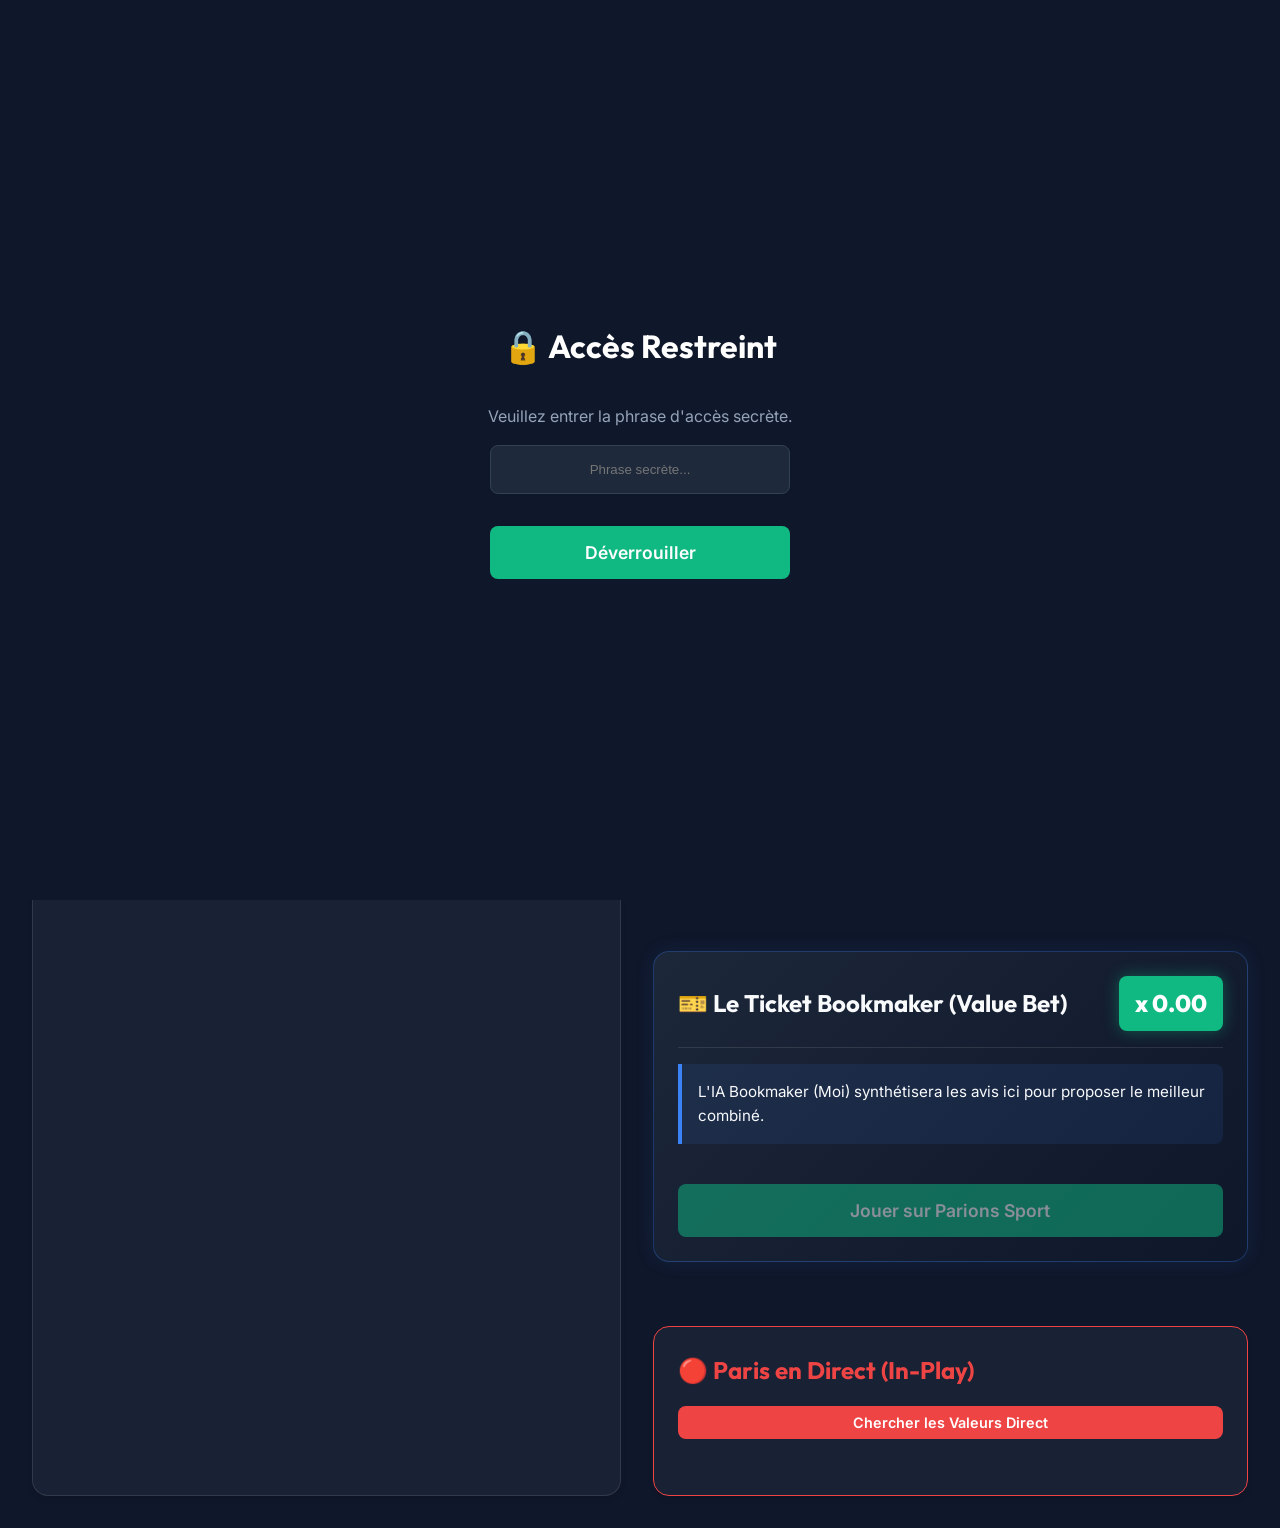
==== index.html @ 87f53f7b "Add files via upload" ====
<!DOCTYPE html>
<html lang="fr">

<head>
    <meta charset="UTF-8">
    <meta name="viewport" content="width=device-width, initial-scale=1.0, maximum-scale=1.0, user-scalable=no">
    <meta name="theme-color" content="#0f172a">
    <link rel="manifest" href="/static/manifest.json">
    <link rel="icon" href="/static/icon.png">
    <title>Bookmaker AI - Le Conseil</title>
    <link href="https://fonts.googleapis.com/css2?family=Inter:wght@400;600;800&family=Outfit:wght@500;700&display=swap"
        rel="stylesheet">
    <link rel="stylesheet" href="/static/style.css">
</head>

<body class="dark-theme">
    <!-- Security Overlay -->
    <div id="securityOverlay"
        style="position: fixed; inset: 0; background-color: #0f172a; z-index: 9999; display: flex; flex-direction: column; align-items: center; justify-content: center;">
        <h1 style="color: white; margin-bottom: 2rem;">🔒 Accès Restreint</h1>
        <p style="color: #94a3b8; margin-bottom: 1rem;">Veuillez entrer la phrase d'accès secrète.</p>
        <input type="password" id="passphraseInput" placeholder="Phrase secrète..."
            style="padding: 1rem; border-radius: 8px; border: 1px solid #334155; background: #1e293b; color: white; width: 300px; margin-bottom: 1rem; text-align: center;">
        <button id="unlockBtn" class="btn cta" style="width: 300px;">Déverrouiller</button>
        <p id="securityError" style="color: #ef4444; margin-top: 1rem; display: none;">Phrase incorrecte.</p>
    </div>

    <!-- Decorative Abstract Shapes handled globally by CSS now -->
    <div class="app-container">
        <!-- Header -->
        <header>
            <div class="logo">
                <img src="/static/icon.png" class="icon" alt="Logo"
                    style="width: 3rem; height: 3rem; border-radius: 12px; border: 1px solid rgba(255,255,255,0.1);">
                <h1>Bookmaker AI</h1>
            </div>
            <p class="subtitle">L'Intelligence Artificielle de Pronostics Sportifs Haute Précision</p>
        </header>

        <!-- Main Content -->
        <main>
            <!-- Control Panel -->
            <section class="controls glass-panel">
                <button id="fetchMatchesBtn" class="btn primary">🌍 1. Importer les Matchs Mondiaux</button>
                <button id="runCouncilBtn" class="btn magic" disabled>⚡ 2. Lancer l'Analyse Quantique IA</button>
            </section>

            <div class="dashboard-grid">

                <!-- Left Column: Matches list -->
                <section class="matches-section glass-panel">
                    <div
                        style="display: flex; justify-content: space-between; align-items: center; margin-bottom: 1rem; flex-wrap: wrap; gap: 1rem;">
                        <h2 style="margin: 0;">📅 Matchs du Jour</h2>
                        <div id="categoryFilters" class="filters-container"
                            style="display: flex; gap: 0.5rem; overflow-x: auto; padding-bottom: 0.5rem;">
                            <button class="filter-btn active" data-sport="all">Tous</button>
                            <button class="filter-btn" data-sport="football">Football</button>
                            <button class="filter-btn" data-sport="rugby">Rugby</button>
                            <button class="filter-btn" data-sport="basket">NBA</button>
                            <button class="filter-btn" data-sport="tennis">Tennis</button>
                            <button class="filter-btn" data-sport="other">Autres (Hockey, Cyclisme...)</button>
                        </div>
                    </div>

                    <div id="matchesList" class="matches-list">
                        <div class="empty-state">Cliquez sur "Récupérer les Matchs" pour commencer.</div>
                    </div>
                </section>

                <!-- Right Column: AI Debate & Ticket -->
                <div class="ai-column">
                    <!-- AI Debate -->
                    <section class="debate-section glass-panel">
                        <div
                            style="display: flex; justify-content: space-between; align-items: center; margin-bottom: 1.5rem;">
                            <h2>🧠 Le Conseil des Intelligences</h2>
                            <button id="togglePersonasBtn" class="filter-btn">👁️ Masquer l'analyse</button>
                        </div>
                        <div class="personas-container" id="personasGrid">

                            <!-- Statistician -->
                            <div class="persona-card" id="personaStat">
                                <div class="persona-header">
                                    <div class="persona-avatar">📊</div>
                                    <h3>Le Statisticien</h3>
                                </div>
                                <div class="persona-body" id="statResponse">
                                    En attente d'analyse...
                                </div>
                            </div>

                            <!-- Expert -->
                            <div class="persona-card" id="personaExpert">
                                <div class="persona-header">
                                    <div class="persona-avatar">🧠</div>
                                    <h3>L'Expert Terrain</h3>
                                </div>
                                <div class="persona-body" id="expertResponse">
                                    En attente d'analyse...
                                </div>
                            </div>

                            <!-- Pessimist -->
                            <div class="persona-card" id="personaPessimist" style="border-top: 2px solid #ef4444;">
                                <div class="persona-header">
                                    <div class="persona-avatar">👿</div>
                                    <h3>L'Avocat du Diable</h3>
                                </div>
                                <div class="persona-body" id="pessimistResponse">
                                    En attente d'analyse...
                                </div>
                            </div>

                            <!-- Trend -->
                            <div class="persona-card" id="personaTrend" style="border-top: 2px solid #a855f7;">
                                <div class="persona-header">
                                    <div class="persona-avatar">📈</div>
                                    <h3>Le Réseauteur</h3>
                                </div>
                                <div class="persona-body" id="trendResponse">
                                    En attente d'analyse...
                                </div>
                            </div>

                        </div>
                    </section>

                    <!-- NEW: Expandable Chat Dialogue -->
                    <section class="glass-panel" style="margin-bottom: 2rem; border-color: #8b5cf6;">
                        <details style="cursor: pointer;">
                            <summary
                                style="font-family: 'Outfit', sans-serif; font-size: 1.2rem; font-weight: bold; color: #a78bfa; padding: 0.5rem 0; outline: none;">
                                💬 Afficher le Dialogue complet des Experts
                            </summary>
                            <div id="chatDialogue"
                                style="display: flex; flex-direction: column; gap: 1rem; margin-top: 1rem;">
                                <!-- Chat bubbles will be injected here -->
                                <div style="color: #94a3b8; font-style: italic; font-size: 0.9rem;">En attente de
                                    l'analyse...</div>
                            </div>
                        </details>
                    </section>

                    <!-- Final Ticket -->
                    <section class="ticket-section glass-panel highlight-panel">
                        <div class="ticket-header">
                            <h2>🎫 Le Ticket Bookmaker (Value Bet)</h2>
                            <div class="total-odds" id="totalOddsValue">x 0.00</div>
                        </div>

                        <div class="bookie-explanation" id="bookieDebate">
                            L'IA Bookmaker (Moi) synthétisera les avis ici pour proposer le meilleur combiné.
                        </div>

                        <div id="finalTicketList" class="ticket-list">
                            <!-- Ticket items will be injected here -->
                        </div>

                        <button id="placeBetBtn" class="btn cta full-width" disabled>Jouer sur Parions Sport</button>
                    </section>

                    <!-- NEW: Live Betting Section -->
                    <section class="live-section glass-panel" style="margin-top: 2rem; border-color: #ef4444;">
                        <h2 style="color: #ef4444;">🔴 Paris en Direct (In-Play)</h2>
                        <button id="liveMatchBtn" class="btn cta full-width"
                            style="background-color: #ef4444; font-size: 0.9rem; padding: 0.5rem; margin-bottom: 1rem;">
                            Chercher les Valeurs Direct
                        </button>

                        <div id="liveMatchesList" class="matches-list" style="margin-top: 1rem;">
                        </div>

                        <div id="liveAdvice" class="bookie-explanation"
                            style="display: none; border-color: #ef4444; background: rgba(239, 68, 68, 0.1);">
                        </div>
                    </section>
                </div>
            </div>
        </main>
    </div>

    <script src="/static/app.js"></script>
    <script>
        if ('serviceWorker' in navigator) {
            window.addEventListener('load', () => {
                navigator.serviceWorker.register('/static/sw.js').then(reg => {
                    console.log('SW registered!', reg);
                }).catch(err => console.log('SW reg failed', err));
            });
        }
    </script>
</body>

</html>
---- static/style.css ----
:root {
    --bg-dark: #0f172a;
    --panel-bg: rgba(30, 41, 59, 0.7);
    --panel-border: rgba(255, 255, 255, 0.1);
    --text-primary: #f8fafc;
    --text-secondary: #94a3b8;
    --accent: #3b82f6;
    --accent-hover: #2563eb;
    --success: #10b981;
    --warning: #f59e0b;
    --stat-color: #8b5cf6;
    --expert-color: #ec4899;
}

* {
    box-sizing: border-box;
    margin: 0;
    padding: 0;
}

body {
    font-family: 'Inter', sans-serif;
    background-color: var(--bg-dark);
    color: var(--text-primary);
    line-height: 1.6;
    background-image:
        radial-gradient(circle at 15% 50%, rgba(59, 130, 246, 0.15) 0%, transparent 50%),
        radial-gradient(circle at 85% 30%, rgba(139, 92, 246, 0.15) 0%, transparent 50%);
    background-attachment: fixed;
    min-height: 100vh;
}

h1,
h2,
h3 {
    font-family: 'Outfit', sans-serif;
}

.app-container {
    max-width: 1400px;
    margin: 0 auto;
    padding: 2rem;
}

header {
    text-align: center;
    margin-bottom: 2rem;
}

.logo {
    display: flex;
    align-items: center;
    justify-content: center;
    gap: 1rem;
    margin-bottom: 0.5rem;
}

.icon {
    font-size: 2.5rem;
}

.subtitle {
    color: var(--text-secondary);
    font-size: 1.1rem;
}

/* Glassmorphism Panels */
.glass-panel {
    background: var(--panel-bg);
    backdrop-filter: blur(12px);
    -webkit-backdrop-filter: blur(12px);
    border: 1px solid var(--panel-border);
    border-radius: 16px;
    padding: 1.5rem;
    box-shadow: 0 4px 6px -1px rgba(0, 0, 0, 0.1), 0 2px 4px -1px rgba(0, 0, 0, 0.06);
}

.highlight-panel {
    background: linear-gradient(135deg, rgba(30, 41, 59, 0.9) 0%, rgba(15, 23, 42, 0.9) 100%);
    border: 1px solid rgba(59, 130, 246, 0.3);
    box-shadow: 0 0 20px rgba(59, 130, 246, 0.1);
}

/* Layout */
.dashboard-grid {
    display: grid;
    grid-template-columns: 1fr 2fr;
    gap: 2rem;
    margin-top: 1.5rem;
}

.ai-column {
    display: flex;
    flex-direction: column;
    gap: 2rem;
}

/* Buttons */
.controls {
    display: flex;
    gap: 1rem;
    justify-content: center;
}

.btn {
    padding: 0.75rem 1.5rem;
    border-radius: 8px;
    border: none;
    font-weight: 600;
    font-family: 'Inter', sans-serif;
    cursor: pointer;
    transition: all 0.2s ease;
    font-size: 1rem;
}

.btn:disabled {
    opacity: 0.5;
    cursor: not-allowed;
}

.btn.primary {
    background-color: var(--accent);
    color: white;
}

.btn.primary:not(:disabled):hover {
    background-color: var(--accent-hover);
    transform: translateY(-2px);
}

.btn.magic {
    background: linear-gradient(135deg, #8b5cf6 0%, #ec4899 100%);
    color: white;
}

.btn.magic:not(:disabled):hover {
    box-shadow: 0 0 15px rgba(236, 72, 153, 0.4);
    transform: translateY(-2px);
}

.btn.full-width {
    width: 100%;
}

.btn.cta {
    background-color: #10b981;
    color: white;
    font-size: 1.1rem;
    padding: 1rem;
    margin-top: 1rem;
}

.btn.cta:not(:disabled):hover {
    background-color: #059669;
}

/* Category Filters */
.filters-container {
    scrollbar-width: none;
    /* Firefox */
}

.filters-container::-webkit-scrollbar {
    display: none;
    /* Chrome/Safari */
}

.filter-btn {
    background: rgba(255, 255, 255, 0.05);
    border: 1px solid rgba(255, 255, 255, 0.1);
    color: var(--text-secondary);
    padding: 0.4rem 0.8rem;
    border-radius: 20px;
    font-size: 0.8rem;
    cursor: pointer;
    transition: all 0.2s ease;
    white-space: nowrap;
}

.filter-btn:hover {
    background: rgba(255, 255, 255, 0.1);
    color: var(--text-primary);
}

.filter-btn.active {
    background: var(--accent);
    color: white;
    border-color: var(--accent);
}

/* Matches List */
.matches-list {
    display: flex;
    flex-direction: column;
    gap: 1rem;
    margin-top: 1rem;
    max-height: 600px;
    overflow-y: auto;
}

.match-item {
    background: rgba(15, 23, 42, 0.5);
    border: 1px solid var(--panel-border);
    border-radius: 8px;
    padding: 1rem;
    transition: transform 0.2s;
}

.match-item:hover {
    transform: translateX(5px);
    border-color: rgba(255, 255, 255, 0.2);
}

.match-header {
    display: flex;
    justify-content: space-between;
    margin-bottom: 0.5rem;
    font-size: 0.85rem;
    color: var(--text-secondary);
}

.match-teams {
    font-weight: 600;
    color: var(--text-primary);
    margin-bottom: 0.5rem;
}

.odds-container {
    display: flex;
    flex-wrap: wrap;
    gap: 0.5rem;
}

.odd-badge {
    background: rgba(59, 130, 246, 0.1);
    color: #60a5fa;
    padding: 0.25rem 0.5rem;
    border-radius: 4px;
    font-size: 0.85rem;
    font-family: monospace;
    flex: 1;
    min-width: 60px;
    text-align: center;
}

.odd-badge.special {
    background: rgba(236, 72, 153, 0.1);
    color: #ec4899;
    flex: 100%;
}

.sport-badge {
    background: rgba(255, 255, 255, 0.1);
    padding: 0.1rem 0.4rem;
    border-radius: 4px;
    font-size: 0.75rem;
    color: var(--text-secondary);
}

/* AI Personas */
.personas-container {
    display: grid;
    grid-template-columns: 1fr 1fr;
    gap: 1.5rem;
    margin-top: 1rem;
}

.persona-card {
    background: rgba(15, 23, 42, 0.5);
    border: 1px solid var(--panel-border);
    border-radius: 12px;
    padding: 1.5rem;
    position: relative;
    overflow: hidden;
}

.persona-card::before {
    content: '';
    position: absolute;
    top: 0;
    left: 0;
    width: 100%;
    height: 4px;
}

#personaStat::before {
    background: var(--stat-color);
}

#personaExpert::before {
    background: var(--expert-color);
}

.persona-header {
    display: flex;
    align-items: center;
    gap: 1rem;
    margin-bottom: 1rem;
}

.avatar {
    font-size: 2rem;
    width: 50px;
    height: 50px;
    display: flex;
    align-items: center;
    justify-content: center;
    background: rgba(255, 255, 255, 0.05);
    border-radius: 50%;
}

.persona-info h3 {
    font-size: 1.1rem;
    margin-bottom: 0.2rem;
}

.persona-info span {
    font-size: 0.8rem;
    color: var(--text-secondary);
}

.persona-body {
    font-size: 0.95rem;
    color: #cbd5e1;
    font-style: italic;
    min-height: 80px;
}

/* Ticket */
.ticket-header {
    display: flex;
    justify-content: space-between;
    align-items: center;
    margin-bottom: 1rem;
    padding-bottom: 1rem;
    border-bottom: 1px solid rgba(255, 255, 255, 0.1);
}

.total-odds {
    background: var(--success);
    color: white;
    padding: 0.5rem 1rem;
    border-radius: 8px;
    font-size: 1.5rem;
    font-weight: 800;
    font-family: 'Outfit', sans-serif;
    box-shadow: 0 0 15px rgba(16, 185, 129, 0.4);
}

.bookie-explanation {
    background: rgba(59, 130, 246, 0.1);
    border-left: 4px solid var(--accent);
    padding: 1rem;
    margin-bottom: 1.5rem;
    border-radius: 0 8px 8px 0;
    font-size: 0.95rem;
}

.ticket-item {
    display: flex;
    justify-content: space-between;
    align-items: center;
    padding: 1rem;
    background: rgba(15, 23, 42, 0.6);
    border: 1px solid rgba(255, 255, 255, 0.05);
    margin-bottom: 0.5rem;
    border-radius: 8px;
}

.ticket-match {
    flex: 1;
}

.ticket-match-name {
    font-weight: 600;
    margin-bottom: 0.25rem;
}

.ticket-prediction {
    color: var(--accent);
    font-size: 0.9rem;
    font-weight: 600;
}

.ticket-odd {
    font-family: monospace;
    font-size: 1.2rem;
    font-weight: 700;
    color: white;
    background: rgba(255, 255, 255, 0.1);
    padding: 0.5rem 1rem;
    border-radius: 6px;
    margin-left: 1rem;
}

.shimmer {
    animation: placeholderShimmer 2s linear infinite;
    background: #1e293b;
    background-image: linear-gradient(to right, #1e293b 0%, #334155 20%, #1e293b 40%, #1e293b 100%);
    background-repeat: no-repeat;
    background-size: 1000px 100%;
}

@keyframes placeholderShimmer {
    0% {
        background-position: -468px 0;
    }

    100% {
        background-position: 468px 0;
    }
}

@media (max-width: 1024px) {
    .dashboard-grid {
        grid-template-columns: 1fr;
    }

    .personas-container {
        grid-template-columns: 1fr;
    }

    .persona-body {
        font-size: 1rem;
        color: white;
        /* More readable on mobile */
    }
}
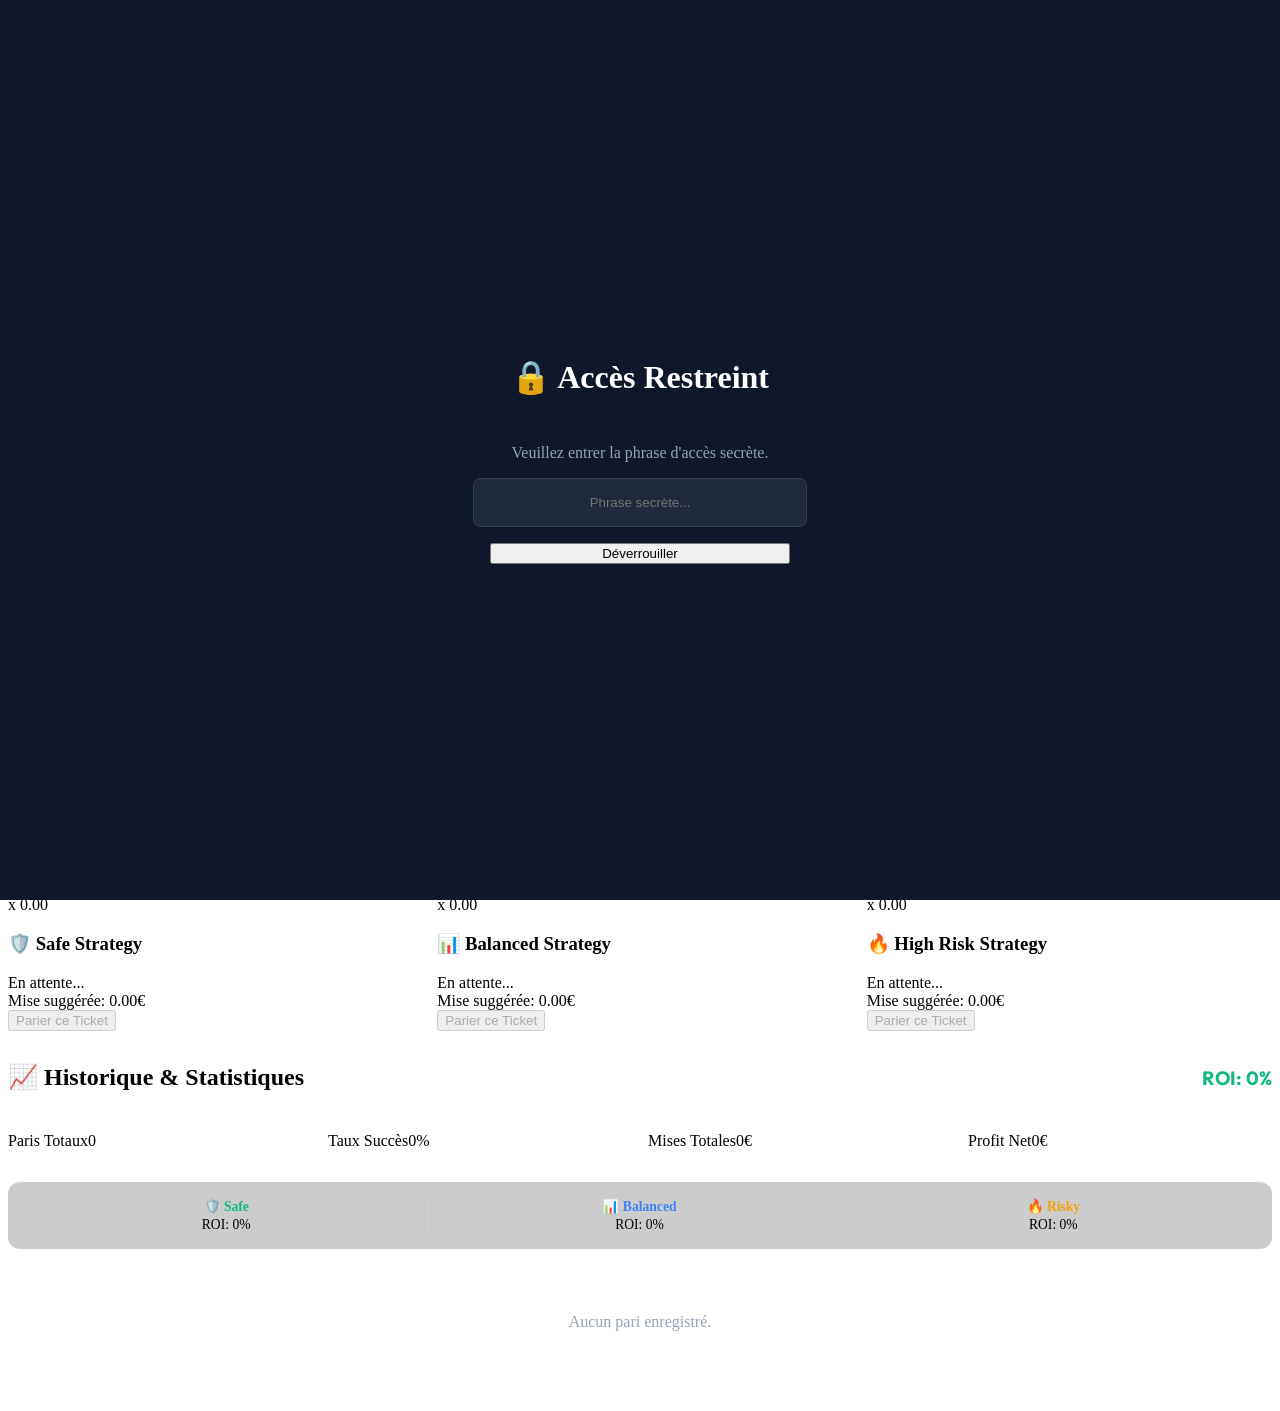
==== commit 18744db0: "Add files via upload" ====
--- a/index.html
+++ b/index.html
@@ -10,7 +10,7 @@
     <title>Bookmaker AI - Le Conseil</title>
     <link href="https://fonts.googleapis.com/css2?family=Inter:wght@400;600;800&family=Outfit:wght@500;700&display=swap"
         rel="stylesheet">
-    <link rel="stylesheet" href="/static/style.css">
+    <link rel="stylesheet" href="/static/style.css?v=3.7">
 </head>
 
 <body class="dark-theme">
@@ -25,162 +25,237 @@
         <p id="securityError" style="color: #ef4444; margin-top: 1rem; display: none;">Phrase incorrecte.</p>
     </div>
 
-    <!-- Decorative Abstract Shapes handled globally by CSS now -->
     <div class="app-container">
         <!-- Header -->
         <header>
             <div class="logo">
                 <img src="/static/icon.png" class="icon" alt="Logo"
                     style="width: 3rem; height: 3rem; border-radius: 12px; border: 1px solid rgba(255,255,255,0.1);">
-                <h1>Bookmaker AI</h1>
+                <h1>Bookmaker AI <span style="font-size: 0.6rem; opacity: 0.4;">v5.8.5</span></h1>
             </div>
             <p class="subtitle">L'Intelligence Artificielle de Pronostics Sportifs Haute Précision</p>
         </header>
 
         <!-- Main Content -->
-        <main>
-            <!-- Control Panel -->
-            <section class="controls glass-panel">
-                <button id="fetchMatchesBtn" class="btn primary">🌍 1. Importer les Matchs Mondiaux</button>
-                <button id="runCouncilBtn" class="btn magic" disabled>⚡ 2. Lancer l'Analyse Quantique IA</button>
+        <!-- Control Panel -->
+        <section class="controls glass-panel">
+            <button id="fetchMatchesBtn" class="btn magic">🌍 1. Importer les Matchs Mondiaux</button>
+            <button id="runCouncilBtn" class="btn magic" disabled>⚡ 2. Lancer l'Analyse Quantique IA</button>
+        </section>
+
+        <!-- Daily Briefing Section -->
+        <section id="dailyBriefSection" class="glass-panel"
+            style="margin-bottom: 2rem; border-left: 4px solid #3b82f6;">
+            <div style="display: flex; align-items: center; gap: 0.75rem; margin-bottom: 1rem;">
+                <span style="font-size: 1.5rem;">📒</span>
+                <h2 style="margin: 0;">Journal de Bord : Briefing du Jour</h2>
+            </div>
+            <div id="dailyBriefContent" class="empty-state"
+                style="text-align: left; padding: 0.5rem; font-style: italic;">
+                Génération du briefing matinal...
+            </div>
+        </section>
+
+        <div class="dashboard-grid">
+
+            <!-- Left Column: Matches list -->
+            <section class="matches-section glass-panel">
+                <div
+                    style="display: flex; justify-content: space-between; align-items: center; margin-bottom: 1rem; flex-wrap: wrap; gap: 1rem;">
+                    <h2 style="margin: 0;">📅 Matchs du Jour</h2>
+                    <div id="categoryFilters" class="filters-container"
+                        style="display: flex; gap: 0.5rem; overflow-x: auto; padding-bottom: 0.5rem;">
+                        <button class="filter-btn active" data-sport="all">Tous</button>
+                        <button class="filter-btn" data-sport="football">Football</button>
+                        <button class="filter-btn" data-sport="rugby">Rugby</button>
+                        <button class="filter-btn" data-sport="basket">NBA</button>
+                        <button class="filter-btn" data-sport="tennis">Tennis</button>
+                        <button class="filter-btn" data-sport="hockey">Hockey</button>
+                        <button class="filter-btn" data-sport="f1">Meca/Ski</button>
+                        <button class="filter-btn" data-sport="other">Autres</button>
+                    </div>
+
+                    <!-- Bankroll Dashboard -->
+                    <div class="bankroll-dashboard glass-panel"
+                        style="margin-top: 1rem; display: flex; gap: 1.5rem; justify-content: space-around; padding: 1rem;">
+                        <div class="bankroll-stat">
+                            <span class="stat-label" style="color: #94a3b8; font-size: 0.8rem; display: block;">💰
+                                Solde Actuel</span>
+                            <span id="bankroll-value" class="stat-value"
+                                style="font-size: 1.2rem; font-weight: bold; color: #10b981;">-- €</span>
+                        </div>
+                        <div class="bankroll-stat">
+                            <span class="stat-label" style="color: #94a3b8; font-size: 0.8rem; display: block;">📈
+                                Profit/ROI</span>
+                            <span id="roi-value" class="stat-value"
+                                style="font-size: 1.2rem; font-weight: bold; color: #f59e0b;">-- %</span>
+                        </div>
+                        <button id="config-bankroll-btn" class="filter-btn" style="padding: 0.5rem;">⚙️</button>
+                    </div>
+                </div>
+
+                <div id="matchesList" class="matches-list">
+                    <div class="empty-state">Cliquez sur "Récupérer les Matchs" pour commencer.</div>
+                </div>
             </section>
 
-            <div class="dashboard-grid">
-
-                <!-- Left Column: Matches list -->
-                <section class="matches-section glass-panel">
+            <!-- Right Column: AI Debate & Ticket -->
+            <div class="ai-column">
+                <!-- AI Debate -->
+                <section class="debate-section glass-panel">
                     <div
-                        style="display: flex; justify-content: space-between; align-items: center; margin-bottom: 1rem; flex-wrap: wrap; gap: 1rem;">
-                        <h2 style="margin: 0;">📅 Matchs du Jour</h2>
-                        <div id="categoryFilters" class="filters-container"
-                            style="display: flex; gap: 0.5rem; overflow-x: auto; padding-bottom: 0.5rem;">
-                            <button class="filter-btn active" data-sport="all">Tous</button>
-                            <button class="filter-btn" data-sport="football">Football</button>
-                            <button class="filter-btn" data-sport="rugby">Rugby</button>
-                            <button class="filter-btn" data-sport="basket">NBA</button>
-                            <button class="filter-btn" data-sport="tennis">Tennis</button>
-                            <button class="filter-btn" data-sport="other">Autres (Hockey, Cyclisme...)</button>
-                        </div>
-                    </div>
-
-                    <div id="matchesList" class="matches-list">
-                        <div class="empty-state">Cliquez sur "Récupérer les Matchs" pour commencer.</div>
+                        style="display: flex; justify-content: space-between; align-items: center; margin-bottom: 1.5rem;">
+                        <h2>🧠 Le Conseil des Intelligences</h2>
+                        <button id="togglePersonasBtn" class="filter-btn">👁️ Masquer l'analyse</button>
+                    </div>
+                    <div class="personas-container" id="personasGrid">
+
+                        <!-- Statistician -->
+                        <div class="persona-card" id="personaStat">
+                            <div class="persona-header">
+                                <div class="persona-avatar">📊</div>
+                                <h3>Le Statisticien</h3>
+                            </div>
+                            <div class="persona-body" id="statResponse">
+                                En attente d'analyse...
+                            </div>
+                        </div>
+
+                        <!-- Expert -->
+                        <div class="persona-card" id="personaExpert">
+                            <div class="persona-header">
+                                <div class="persona-avatar">🧠</div>
+                                <h3>L'Expert Terrain</h3>
+                            </div>
+                            <div class="persona-body" id="expertResponse">
+                                En attente d'analyse...
+                            </div>
+                        </div>
+
+                        <!-- Pessimist -->
+                        <div class="persona-card" id="personaPessimist" style="border-top: 2px solid #ef4444;">
+                            <div class="persona-header">
+                                <div class="persona-avatar">👿</div>
+                                <h3>L'Avocat du Diable</h3>
+                            </div>
+                            <div class="persona-body" id="pessimistResponse">
+                                En attente d'analyse...
+                            </div>
+                        </div>
+
+                        <!-- Trend -->
+                        <div class="persona-card" id="personaTrend" style="border-top: 2px solid #a855f7;">
+                            <div class="persona-header">
+                                <div class="persona-avatar">📈</div>
+                                <h3>Le Réseauteur</h3>
+                            </div>
+                            <div class="persona-body" id="trendResponse">
+                                En attente d'analyse...
+                            </div>
+                        </div>
+
                     </div>
                 </section>
 
-                <!-- Right Column: AI Debate & Ticket -->
-                <div class="ai-column">
-                    <!-- AI Debate -->
-                    <section class="debate-section glass-panel">
-                        <div
-                            style="display: flex; justify-content: space-between; align-items: center; margin-bottom: 1.5rem;">
-                            <h2>🧠 Le Conseil des Intelligences</h2>
-                            <button id="togglePersonasBtn" class="filter-btn">👁️ Masquer l'analyse</button>
-                        </div>
-                        <div class="personas-container" id="personasGrid">
-
-                            <!-- Statistician -->
-                            <div class="persona-card" id="personaStat">
-                                <div class="persona-header">
-                                    <div class="persona-avatar">📊</div>
-                                    <h3>Le Statisticien</h3>
-                                </div>
-                                <div class="persona-body" id="statResponse">
-                                    En attente d'analyse...
-                                </div>
-                            </div>
-
-                            <!-- Expert -->
-                            <div class="persona-card" id="personaExpert">
-                                <div class="persona-header">
-                                    <div class="persona-avatar">🧠</div>
-                                    <h3>L'Expert Terrain</h3>
-                                </div>
-                                <div class="persona-body" id="expertResponse">
-                                    En attente d'analyse...
-                                </div>
-                            </div>
-
-                            <!-- Pessimist -->
-                            <div class="persona-card" id="personaPessimist" style="border-top: 2px solid #ef4444;">
-                                <div class="persona-header">
-                                    <div class="persona-avatar">👿</div>
-                                    <h3>L'Avocat du Diable</h3>
-                                </div>
-                                <div class="persona-body" id="pessimistResponse">
-                                    En attente d'analyse...
-                                </div>
-                            </div>
-
-                            <!-- Trend -->
-                            <div class="persona-card" id="personaTrend" style="border-top: 2px solid #a855f7;">
-                                <div class="persona-header">
-                                    <div class="persona-avatar">📈</div>
-                                    <h3>Le Réseauteur</h3>
-                                </div>
-                                <div class="persona-body" id="trendResponse">
-                                    En attente d'analyse...
-                                </div>
-                            </div>
-
-                        </div>
-                    </section>
-
-                    <!-- NEW: Expandable Chat Dialogue -->
-                    <section class="glass-panel" style="margin-bottom: 2rem; border-color: #8b5cf6;">
-                        <details style="cursor: pointer;">
-                            <summary
-                                style="font-family: 'Outfit', sans-serif; font-size: 1.2rem; font-weight: bold; color: #a78bfa; padding: 0.5rem 0; outline: none;">
-                                💬 Afficher le Dialogue complet des Experts
-                            </summary>
-                            <div id="chatDialogue"
-                                style="display: flex; flex-direction: column; gap: 1rem; margin-top: 1rem;">
-                                <!-- Chat bubbles will be injected here -->
-                                <div style="color: #94a3b8; font-style: italic; font-size: 0.9rem;">En attente de
-                                    l'analyse...</div>
-                            </div>
-                        </details>
-                    </section>
-
-                    <!-- Final Ticket -->
-                    <section class="ticket-section glass-panel highlight-panel">
-                        <div class="ticket-header">
-                            <h2>🎫 Le Ticket Bookmaker (Value Bet)</h2>
-                            <div class="total-odds" id="totalOddsValue">x 0.00</div>
-                        </div>
-
-                        <div class="bookie-explanation" id="bookieDebate">
-                            L'IA Bookmaker (Moi) synthétisera les avis ici pour proposer le meilleur combiné.
-                        </div>
-
-                        <div id="finalTicketList" class="ticket-list">
-                            <!-- Ticket items will be injected here -->
-                        </div>
-
-                        <button id="placeBetBtn" class="btn cta full-width" disabled>Jouer sur Parions Sport</button>
-                    </section>
-
-                    <!-- NEW: Live Betting Section -->
-                    <section class="live-section glass-panel" style="margin-top: 2rem; border-color: #ef4444;">
-                        <h2 style="color: #ef4444;">🔴 Paris en Direct (In-Play)</h2>
-                        <button id="liveMatchBtn" class="btn cta full-width"
-                            style="background-color: #ef4444; font-size: 0.9rem; padding: 0.5rem; margin-bottom: 1rem;">
-                            Chercher les Valeurs Direct
-                        </button>
-
-                        <div id="liveMatchesList" class="matches-list" style="margin-top: 1rem;">
-                        </div>
-
-                        <div id="liveAdvice" class="bookie-explanation"
-                            style="display: none; border-color: #ef4444; background: rgba(239, 68, 68, 0.1);">
-                        </div>
-                    </section>
+
+                <!-- Triple Ticket Strategy -->
+                <section class="tickets-container" style="display: grid; grid-template-columns: repeat(auto-fit, minmax(300px, 1fr)); gap: 1.5rem; margin-bottom: 2rem;">
+                    
+                    <!-- SAFE TICKET -->
+                    <div class="glass-panel ticket-card" id="card-safe" style="border-top: 4px solid #10b981;">
+                        <div class="ticket-type-header">
+                            <span class="badge" style="background: #10b981;">CONSEIL SÛR</span>
+                            <div class="odds-val" id="safe-odds">x 0.00</div>
+                        </div>
+                        <h3>🛡️ Safe Strategy</h3>
+                        <div id="safe-list" class="mini-ticket-list">En attente...</div>
+                        <div class="stake-info">Mise suggérée: <span id="safe-stake">0.00€</span></div>
+                        <button class="btn cta play-bet-btn" data-type="safe" id="btn-play-safe" disabled>Parier ce Ticket</button>
+                    </div>
+
+                    <!-- BALANCED TICKET -->
+                    <div class="glass-panel ticket-card" id="card-balanced" style="border-top: 4px solid #3b82f6;">
+                        <div class="ticket-type-header">
+                            <span class="badge" style="background: #3b82f6;">VALEUR / RENTABLE</span>
+                            <div class="odds-val" id="balanced-odds">x 0.00</div>
+                        </div>
+                        <h3>📊 Balanced Strategy</h3>
+                        <div id="balanced-list" class="mini-ticket-list">En attente...</div>
+                        <div class="stake-info">Mise suggérée: <span id="balanced-stake">0.00€</span></div>
+                        <button class="btn cta play-bet-btn" data-type="balanced" id="btn-play-balanced" disabled>Parier ce Ticket</button>
+                    </div>
+
+                    <!-- RISKY TICKET -->
+                    <div class="glass-panel ticket-card" id="card-risky" style="border-top: 4px solid #f59e0b;">
+                        <div class="ticket-type-header">
+                            <span class="badge" style="background: #f59e0b;">GROS GAIN</span>
+                            <div class="odds-val" id="risky-odds">x 0.00</div>
+                        </div>
+                        <h3>🔥 High Risk Strategy</h3>
+                        <div id="risky-list" class="mini-ticket-list">En attente...</div>
+                        <div class="stake-info">Mise suggérée: <span id="risky-stake">0.00€</span></div>
+                        <button class="btn cta play-bet-btn" data-type="risky" id="btn-play-risky" disabled>Parier ce Ticket</button>
+                    </div>
+
+                </section>
+
+                <!-- History & Stats -->
+                <section class="glass-panel highlight-panel" style="margin-bottom: 3rem;">
+                    <div style="display: flex; justify-content: space-between; align-items: baseline; margin-bottom: 1.5rem; border-bottom: 1px solid rgba(255,255,255,0.1); padding-bottom: 1rem;">
+                        <h2 style="margin: 0;">📈 Historique & Statistiques</h2>
+                        <div id="roi-badge" style="font-weight: bold; font-family: 'Outfit'; color: #10b981; font-size: 1.2rem;">ROI: 0%</div>
+                    </div>
+                    
+                    <div class="stats-grid" style="display: grid; grid-template-columns: repeat(auto-fit, minmax(120px, 1fr)); gap: 1rem; margin-bottom: 2rem;">
+                        <div class="stat-item"><span class="label">Paris Totaux</span><span class="val" id="stat-total-bets">0</span></div>
+                        <div class="stat-item"><span class="label">Taux Succès</span><span class="val" id="stat-win-rate">0%</span></div>
+                        <div class="stat-item"><span class="label">Mises Totales</span><span class="val" id="stat-total-staked">0€</span></div>
+                        <div class="stat-item"><span class="label">Profit Net</span><span class="val" id="stat-net-profit">0€</span></div>
+                    </div>
+
+                    <!-- Strategy ROI Breakdown -->
+                    <div id="strategy-stats" style="display: grid; grid-template-columns: repeat(auto-fit, minmax(100px, 1fr)); gap: 0.5rem; margin-bottom: 2rem; background: rgba(0,0,0,0.2); padding: 1rem; border-radius: 12px; font-size: 0.85rem;">
+                        <div style="text-align: center; border-right: 1px solid rgba(255,255,255,0.1);">
+                            <div style="color: #10b981; font-weight: bold; margin-bottom: 2px;">🛡️ Safe</div>
+                            <div id="stat-safe-roi">ROI: 0%</div>
+                        </div>
+                        <div style="text-align: center; border-right: 1px solid rgba(255,255,255,0.1);">
+                            <div style="color: #3b82f6; font-weight: bold; margin-bottom: 2px;">📊 Balanced</div>
+                            <div id="stat-balanced-roi">ROI: 0%</div>
+                        </div>
+                        <div style="text-align: center;">
+                            <div style="color: #f59e0b; font-weight: bold; margin-bottom: 2px;">🔥 Risky</div>
+                            <div id="stat-risky-roi">ROI: 0%</div>
+                        </div>
+                    </div>
+
+                    <div id="history-list" class="history-list" style="display: flex; flex-direction: column; gap: 0.8rem;">
+                        <div style="text-align: center; color: #94a3b8; padding: 2rem;">Aucun pari enregistré.</div>
+                    </div>
+                </section>
+            </div>
+        </div>
+        </main>
+
+        <!-- Modals -->
+        <div id="bankrollModal" class="modal-overlay"
+            style="display:none; position: fixed; inset: 0; background: rgba(0,0,0,0.8); z-index: 1000; align-items: center; justify-content: center;">
+            <div class="glass-panel" style="width: 90%; max-width: 400px; padding: 2rem;">
+                <h3 style="margin-bottom: 1rem;">Configurer Capital</h3>
+                <p style="font-size: 0.9rem; color: #94a3b8; margin-bottom: 1.5rem;">Entrez votre capital de départ pour
+                    le calcul des mises.</p>
+                <input type="number" id="bankrollInput" placeholder="Montant (ex: 500)"
+                    style="width: 100%; padding: 0.8rem; background: #0f172a; border: 1px solid #334155; color: white; border-radius: 8px; margin-bottom: 1.5rem;">
+                <div style="display: flex; gap: 1rem;">
+                    <button id="saveBankrollBtn" class="btn cta full-width">Sauvegarder</button>
+                    <button id="closeBankrollBtn" class="btn full-width"
+                        style="background: transparent; border: 1px solid #334155;">Annuler</button>
                 </div>
             </div>
-        </main>
+        </div>
     </div>
 
-    <script src="/static/app.js"></script>
+    <script src="/static/app.js?v=3.8"></script>
     <script>
         if ('serviceWorker' in navigator) {
             window.addEventListener('load', () => {
